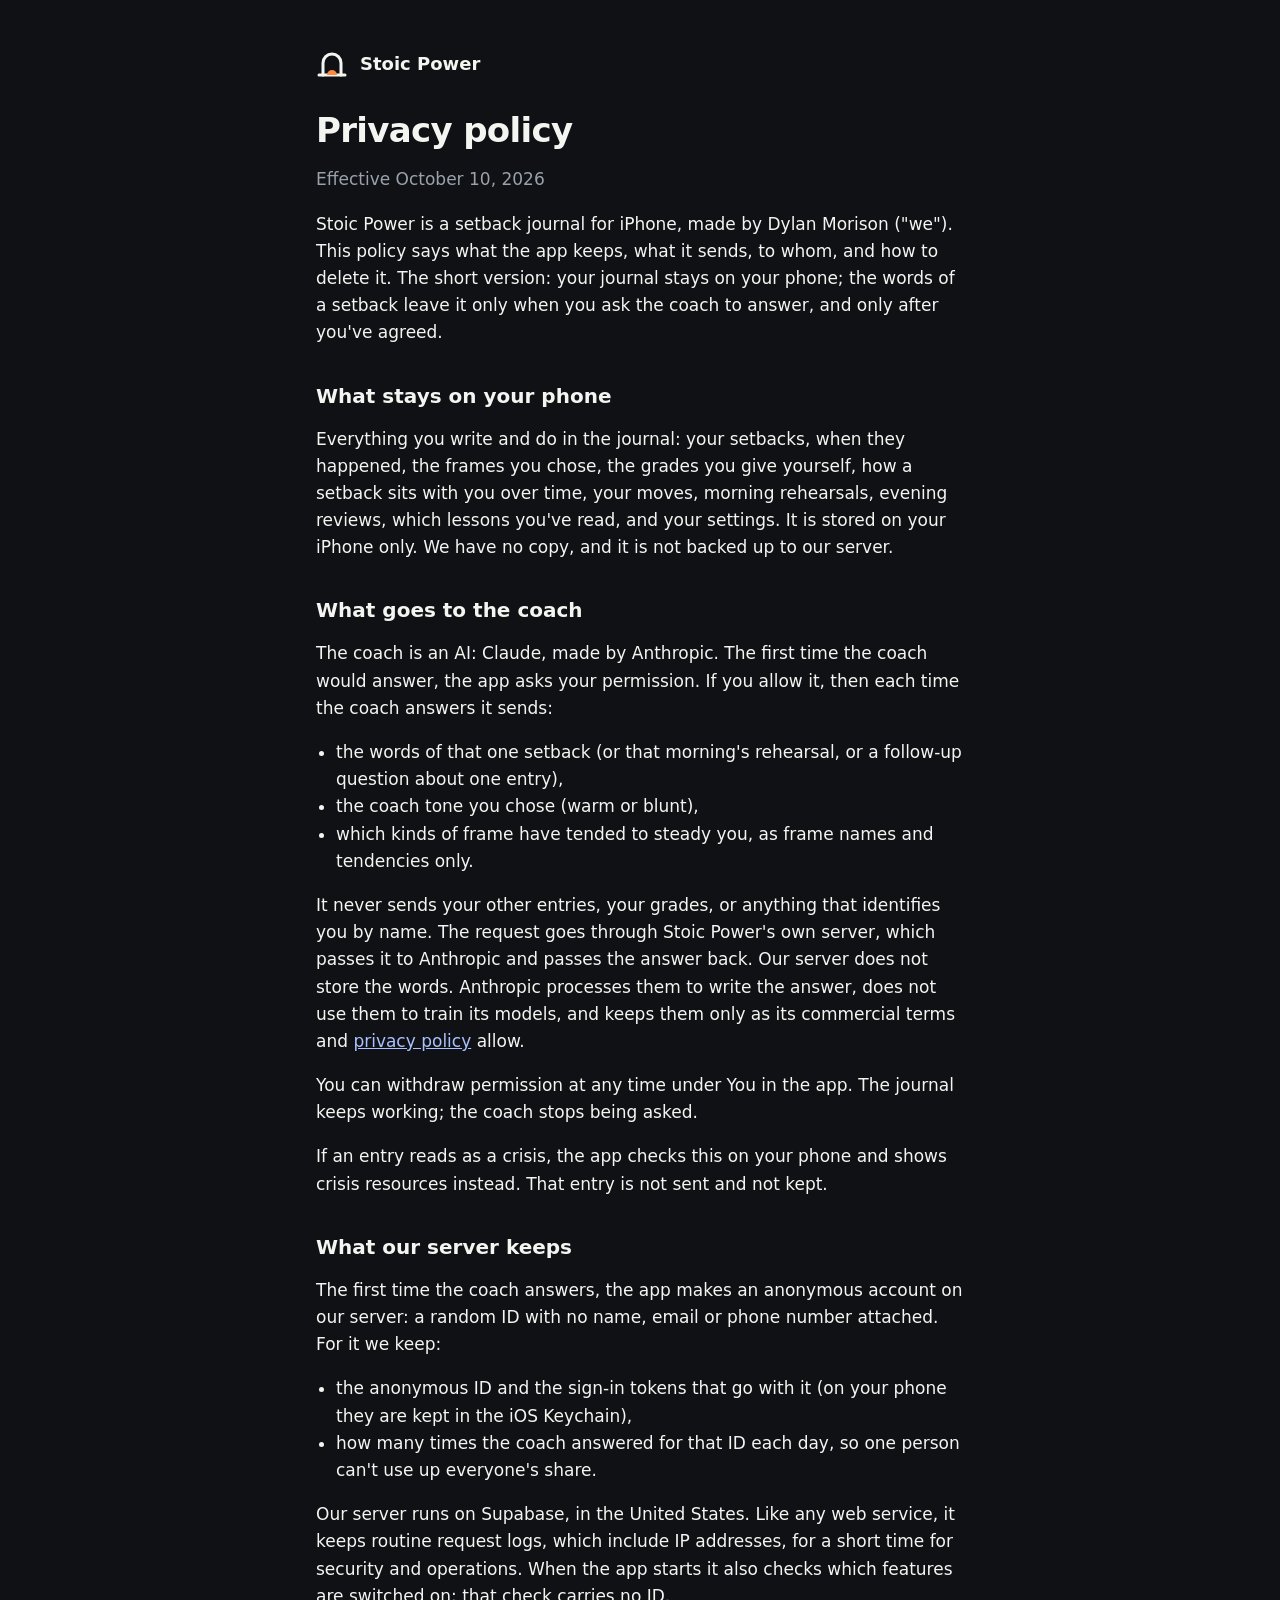
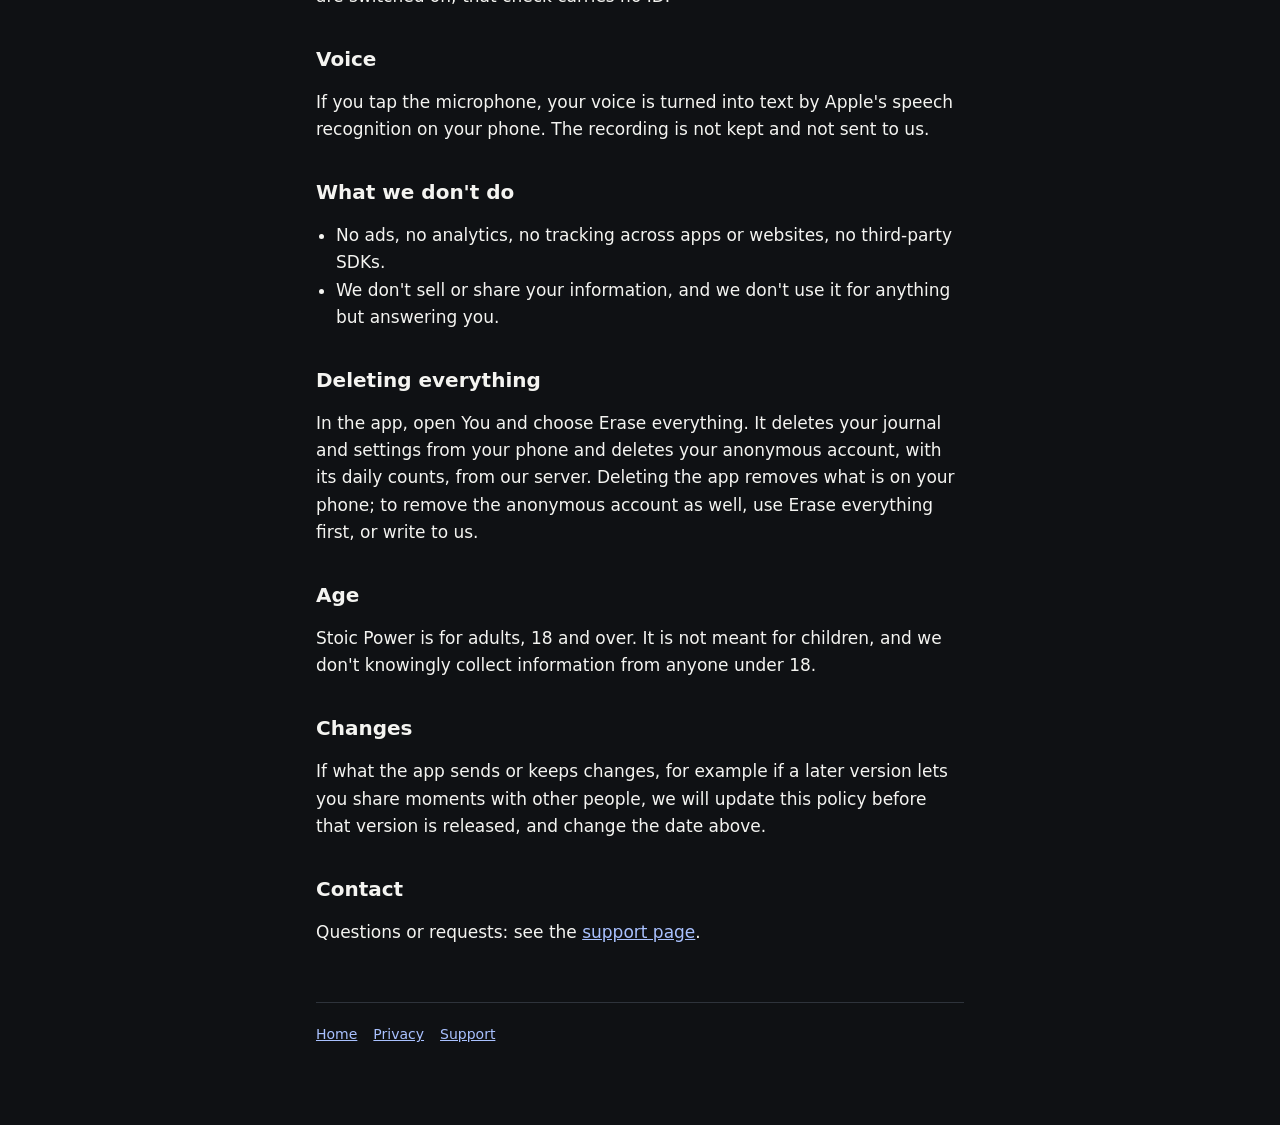
==== privacy.html @ 78a903ee "Stoic Power's home, privacy policy and support pages Co-Authored-By: Claude Opus 5.5 <noreply@anthro" ====
<!doctype html><html lang="en"><head><meta charset="utf-8"><meta name="viewport" content="width=device-width, initial-scale=1"><link rel="icon" href="mark.svg"><link rel="stylesheet" href="style.css"><title>Stoic Power privacy policy</title></head><body><main><header><img src="mark.svg" width="32" height="32" alt=""><a href="./">Stoic Power</a></header>
<h1>Privacy policy</h1>
<p class="muted">Effective October 10, 2026</p>
<p>Stoic Power is a setback journal for iPhone, made by Dylan Morison ("we"). This policy says what the app keeps, what it sends, to whom, and how to delete it. The short version: your journal stays on your phone; the words of a setback leave it only when you ask the coach to answer, and only after you've agreed.</p>

<h2>What stays on your phone</h2>
<p>Everything you write and do in the journal: your setbacks, when they happened, the frames you chose, the grades you give yourself, how a setback sits with you over time, your moves, morning rehearsals, evening reviews, which lessons you've read, and your settings. It is stored on your iPhone only. We have no copy, and it is not backed up to our server.</p>

<h2>What goes to the coach</h2>
<p>The coach is an AI: Claude, made by Anthropic. The first time the coach would answer, the app asks your permission. If you allow it, then each time the coach answers it sends:</p>
<ul>
<li>the words of that one setback (or that morning's rehearsal, or a follow-up question about one entry),</li>
<li>the coach tone you chose (warm or blunt),</li>
<li>which kinds of frame have tended to steady you, as frame names and tendencies only.</li>
</ul>
<p>It never sends your other entries, your grades, or anything that identifies you by name. The request goes through Stoic Power's own server, which passes it to Anthropic and passes the answer back. Our server does not store the words. Anthropic processes them to write the answer, does not use them to train its models, and keeps them only as its commercial terms and <a href="https://www.anthropic.com/legal/privacy">privacy policy</a> allow.</p>
<p>You can withdraw permission at any time under You in the app. The journal keeps working; the coach stops being asked.</p>
<p>If an entry reads as a crisis, the app checks this on your phone and shows crisis resources instead. That entry is not sent and not kept.</p>

<h2>What our server keeps</h2>
<p>The first time the coach answers, the app makes an anonymous account on our server: a random ID with no name, email or phone number attached. For it we keep:</p>
<ul>
<li>the anonymous ID and the sign-in tokens that go with it (on your phone they are kept in the iOS Keychain),</li>
<li>how many times the coach answered for that ID each day, so one person can't use up everyone's share.</li>
</ul>
<p>Our server runs on Supabase, in the United States. Like any web service, it keeps routine request logs, which include IP addresses, for a short time for security and operations. When the app starts it also checks which features are switched on; that check carries no ID.</p>

<h2>Voice</h2>
<p>If you tap the microphone, your voice is turned into text by Apple's speech recognition on your phone. The recording is not kept and not sent to us.</p>

<h2>What we don't do</h2>
<ul>
<li>No ads, no analytics, no tracking across apps or websites, no third-party SDKs.</li>
<li>We don't sell or share your information, and we don't use it for anything but answering you.</li>
</ul>

<h2>Deleting everything</h2>
<p>In the app, open You and choose Erase everything. It deletes your journal and settings from your phone and deletes your anonymous account, with its daily counts, from our server. Deleting the app removes what is on your phone; to remove the anonymous account as well, use Erase everything first, or write to us.</p>

<h2>Age</h2>
<p>Stoic Power is for adults, 18 and over. It is not meant for children, and we don't knowingly collect information from anyone under 18.</p>

<h2>Changes</h2>
<p>If what the app sends or keeps changes, for example if a later version lets you share moments with other people, we will update this policy before that version is released, and change the date above.</p>

<h2>Contact</h2>
<p>Questions or requests: see the <a href="support.html">support page</a>.</p>
<footer><a href="./">Home</a><a href="privacy.html">Privacy</a><a href="support.html">Support</a></footer></main></body></html>
---- style.css ----
:root { --bg: #0F1114; --surface: #191C21; --line: #2E333B; --text: #F4F4F1; --muted: #9AA1AC; --steel-text: #A9C1FF; --ember: #FF8A3D; }
* { box-sizing: border-box; }
html { background: var(--bg); color-scheme: dark; }
body { margin: 0; background: var(--bg); color: var(--text); font: 17px/1.6 system-ui, -apple-system, "Segoe UI", sans-serif; }
main { max-width: 680px; margin: 0 auto; padding: 48px 16px 80px; }
header { display: flex; align-items: center; gap: 12px; margin-bottom: 32px; }
header a { color: var(--text); text-decoration: none; font-weight: 600; font-size: 18px; }
h1 { font-size: 34px; line-height: 1.1; letter-spacing: -0.02em; margin: 0 0 8px; }
h2 { font-size: 20px; line-height: 1.3; margin: 36px 0 8px; }
p, li { color: var(--text); }
.muted { color: var(--muted); }
a { color: var(--steel-text); }
ul { padding-left: 20px; }
.card { background: var(--surface); border: 1px solid var(--line); border-radius: 22px; padding: 20px; margin: 24px 0; }
footer { margin-top: 56px; padding-top: 20px; border-top: 1px solid var(--line); color: var(--muted); font-size: 14px; }
footer a { margin-right: 16px; }
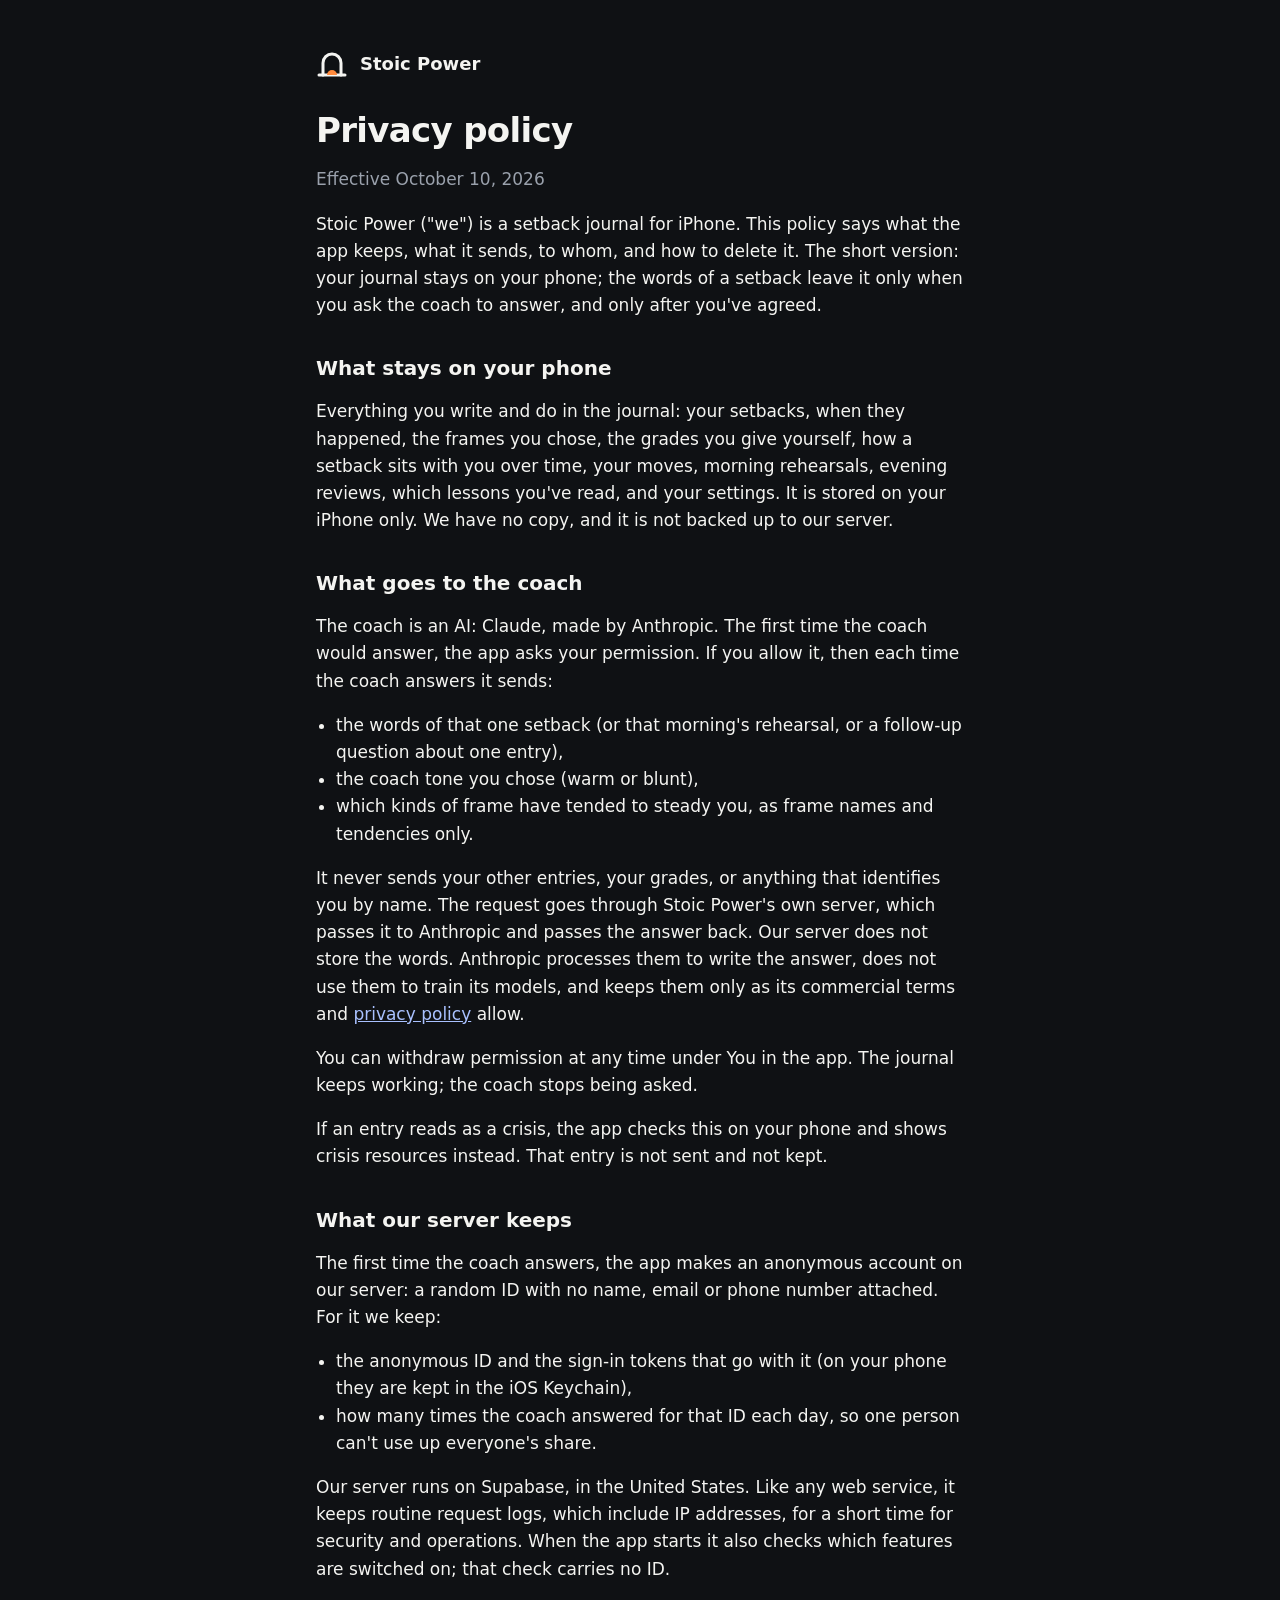
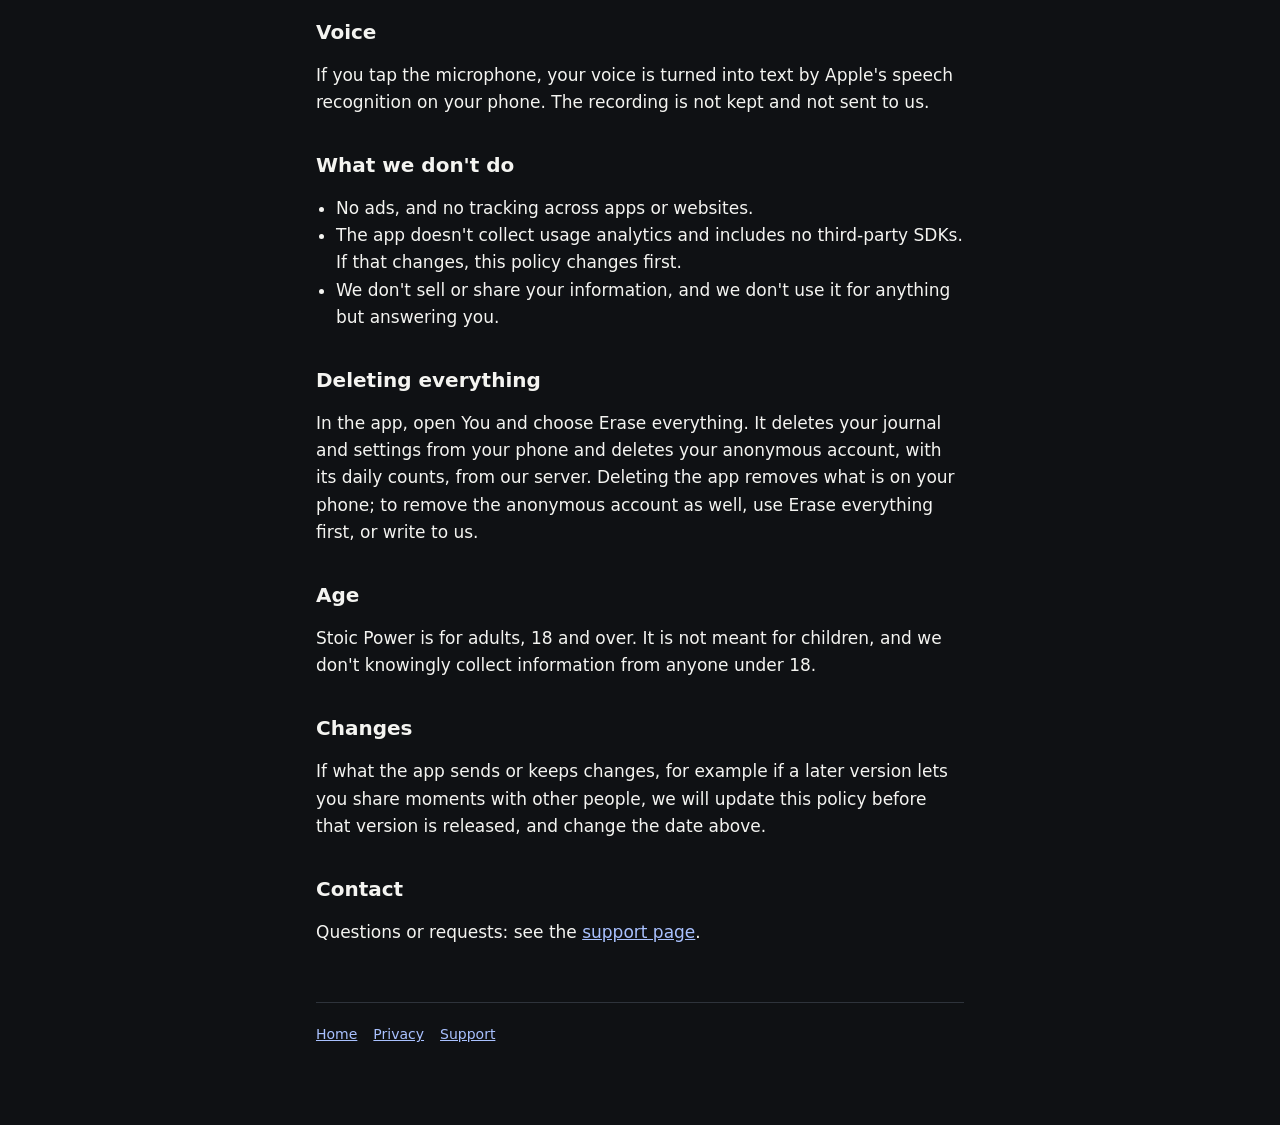
==== commit 0a51527a: "Not free on the home page; the policy names the app, not its maker; analytics worded for today Co-Au" ====
--- a/privacy.html
+++ b/privacy.html
@@ -1,7 +1,7 @@
 <!doctype html><html lang="en"><head><meta charset="utf-8"><meta name="viewport" content="width=device-width, initial-scale=1"><link rel="icon" href="mark.svg"><link rel="stylesheet" href="style.css"><title>Stoic Power privacy policy</title></head><body><main><header><img src="mark.svg" width="32" height="32" alt=""><a href="./">Stoic Power</a></header>
 <h1>Privacy policy</h1>
 <p class="muted">Effective October 10, 2026</p>
-<p>Stoic Power is a setback journal for iPhone, made by Dylan Morison ("we"). This policy says what the app keeps, what it sends, to whom, and how to delete it. The short version: your journal stays on your phone; the words of a setback leave it only when you ask the coach to answer, and only after you've agreed.</p>
+<p>Stoic Power ("we") is a setback journal for iPhone. This policy says what the app keeps, what it sends, to whom, and how to delete it. The short version: your journal stays on your phone; the words of a setback leave it only when you ask the coach to answer, and only after you've agreed.</p>
 
 <h2>What stays on your phone</h2>
 <p>Everything you write and do in the journal: your setbacks, when they happened, the frames you chose, the grades you give yourself, how a setback sits with you over time, your moves, morning rehearsals, evening reviews, which lessons you've read, and your settings. It is stored on your iPhone only. We have no copy, and it is not backed up to our server.</p>
@@ -30,7 +30,8 @@
 
 <h2>What we don't do</h2>
 <ul>
-<li>No ads, no analytics, no tracking across apps or websites, no third-party SDKs.</li>
+<li>No ads, and no tracking across apps or websites.</li>
+<li>The app doesn't collect usage analytics and includes no third-party SDKs. If that changes, this policy changes first.</li>
 <li>We don't sell or share your information, and we don't use it for anything but answering you.</li>
 </ul>
 
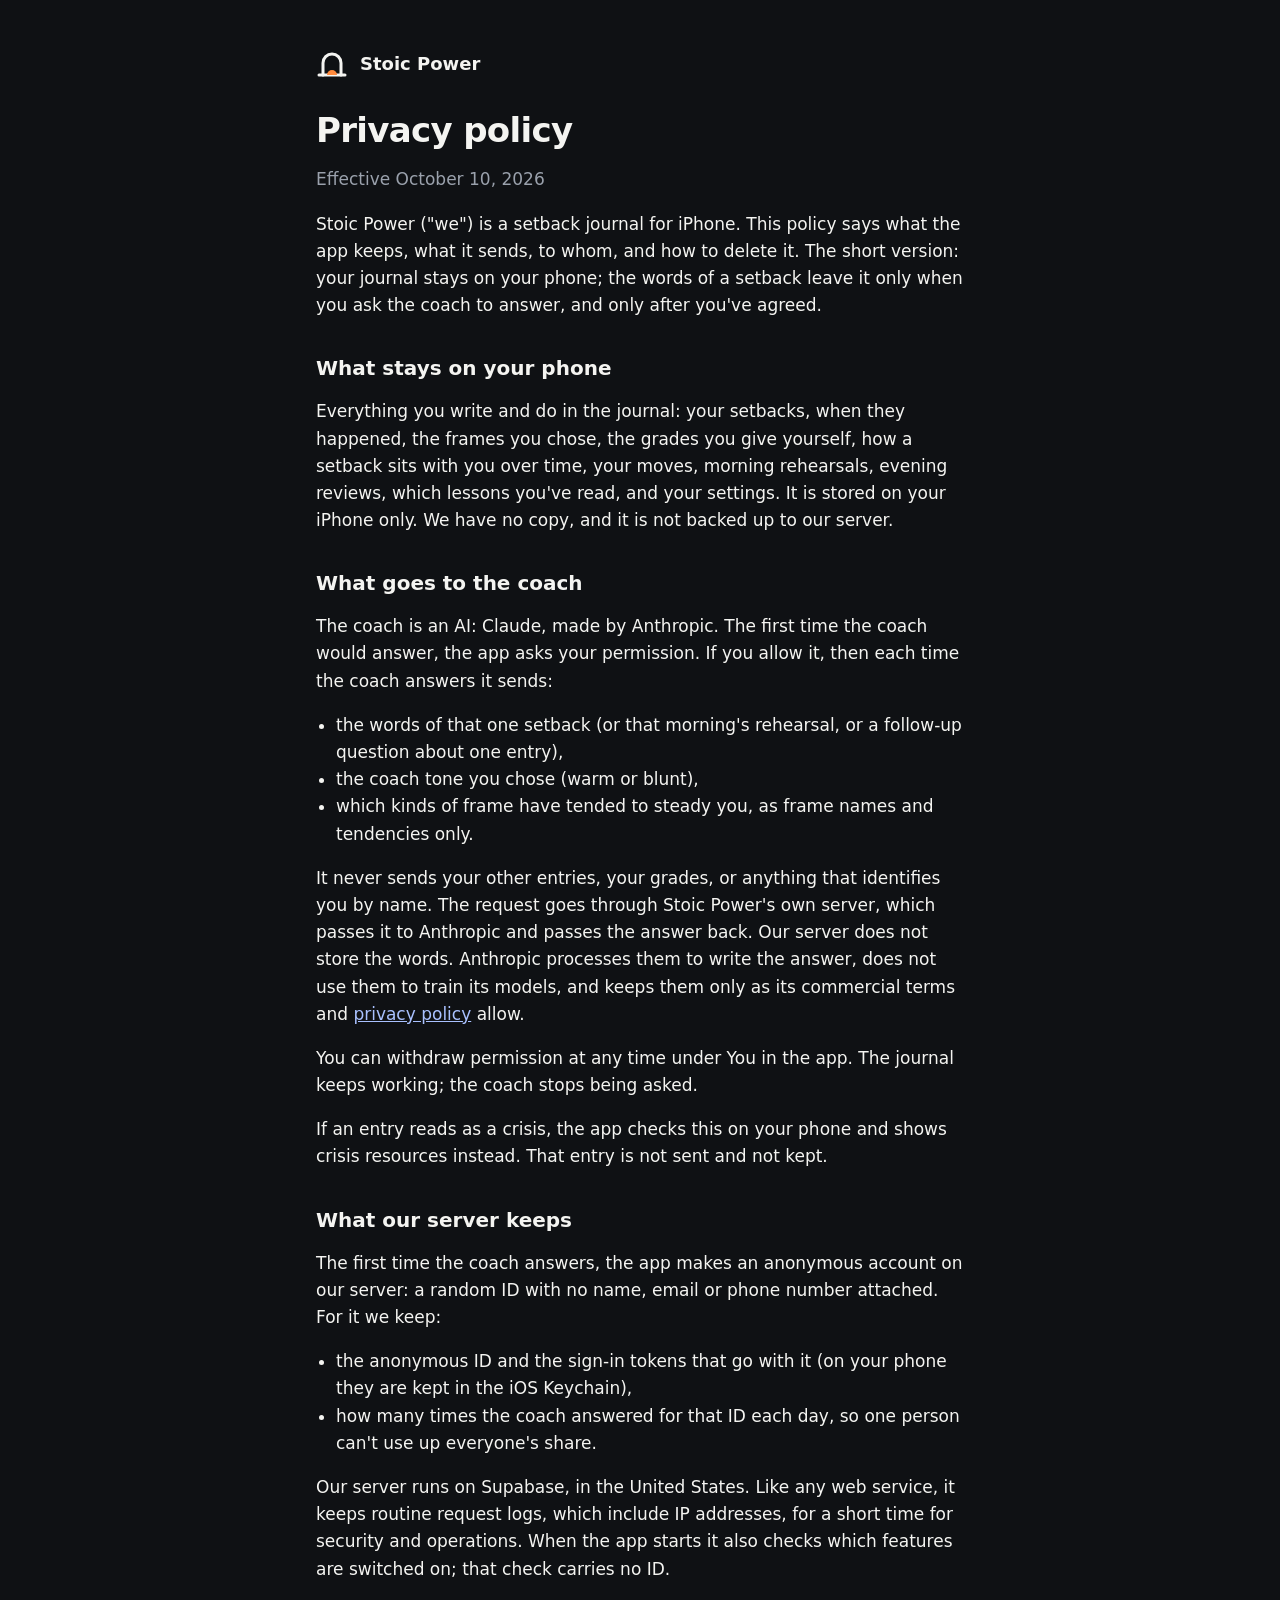
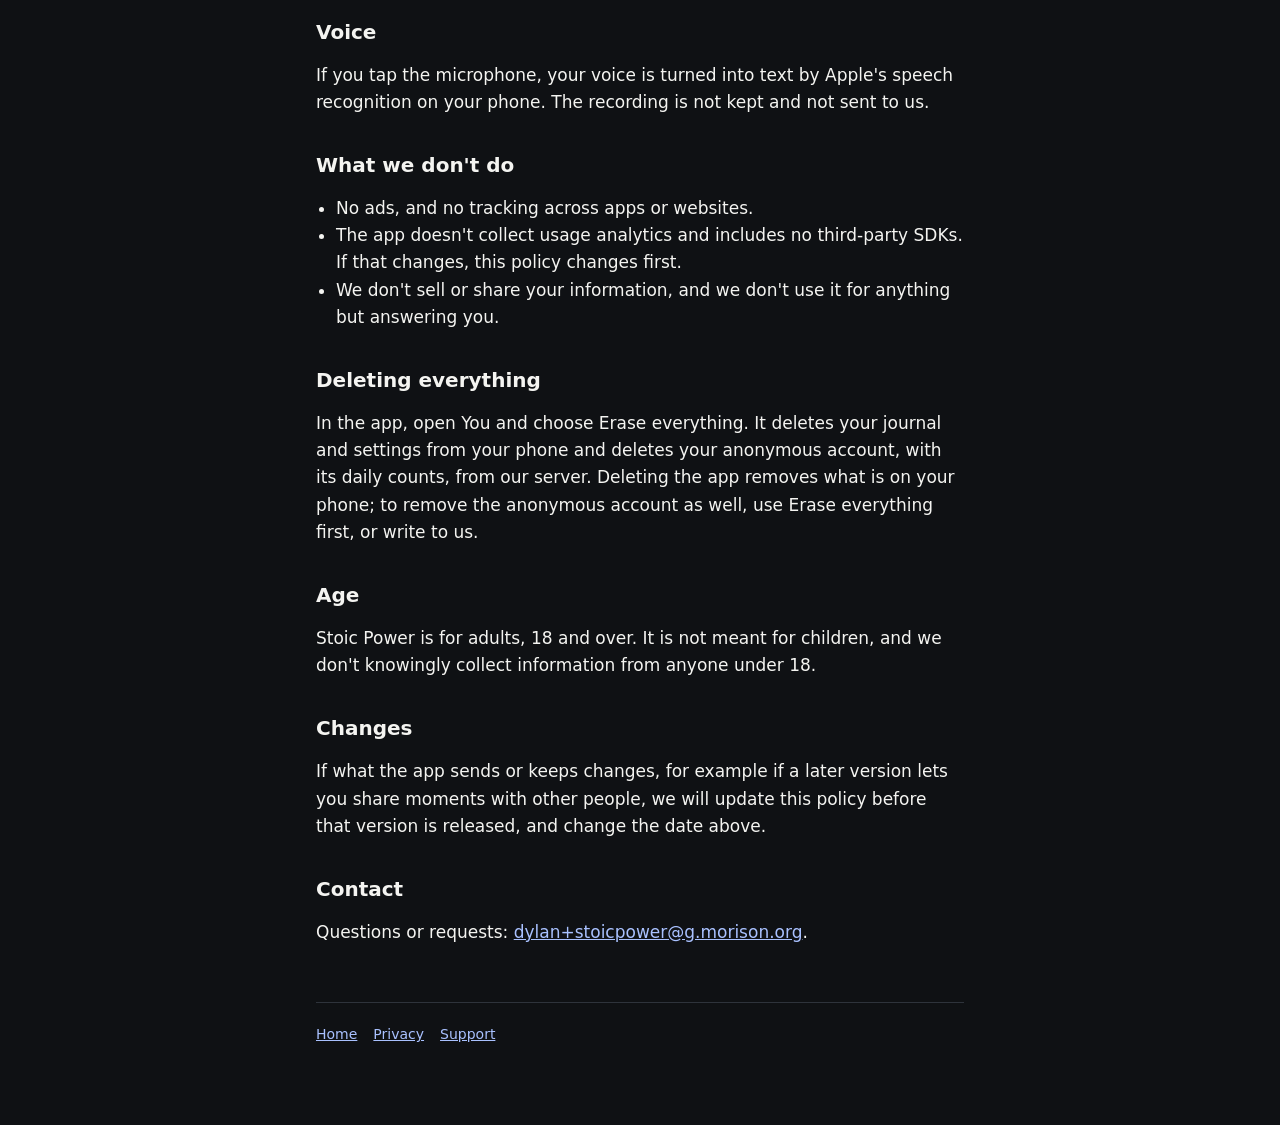
==== commit 84e25482: "The support address" ====
--- a/privacy.html
+++ b/privacy.html
@@ -45,5 +45,5 @@
 <p>If what the app sends or keeps changes, for example if a later version lets you share moments with other people, we will update this policy before that version is released, and change the date above.</p>
 
 <h2>Contact</h2>
-<p>Questions or requests: see the <a href="support.html">support page</a>.</p>
+<p>Questions or requests: <a href="mailto:dylan+stoicpower@g.morison.org">dylan+stoicpower@g.morison.org</a>.</p>
 <footer><a href="./">Home</a><a href="privacy.html">Privacy</a><a href="support.html">Support</a></footer></main></body></html>
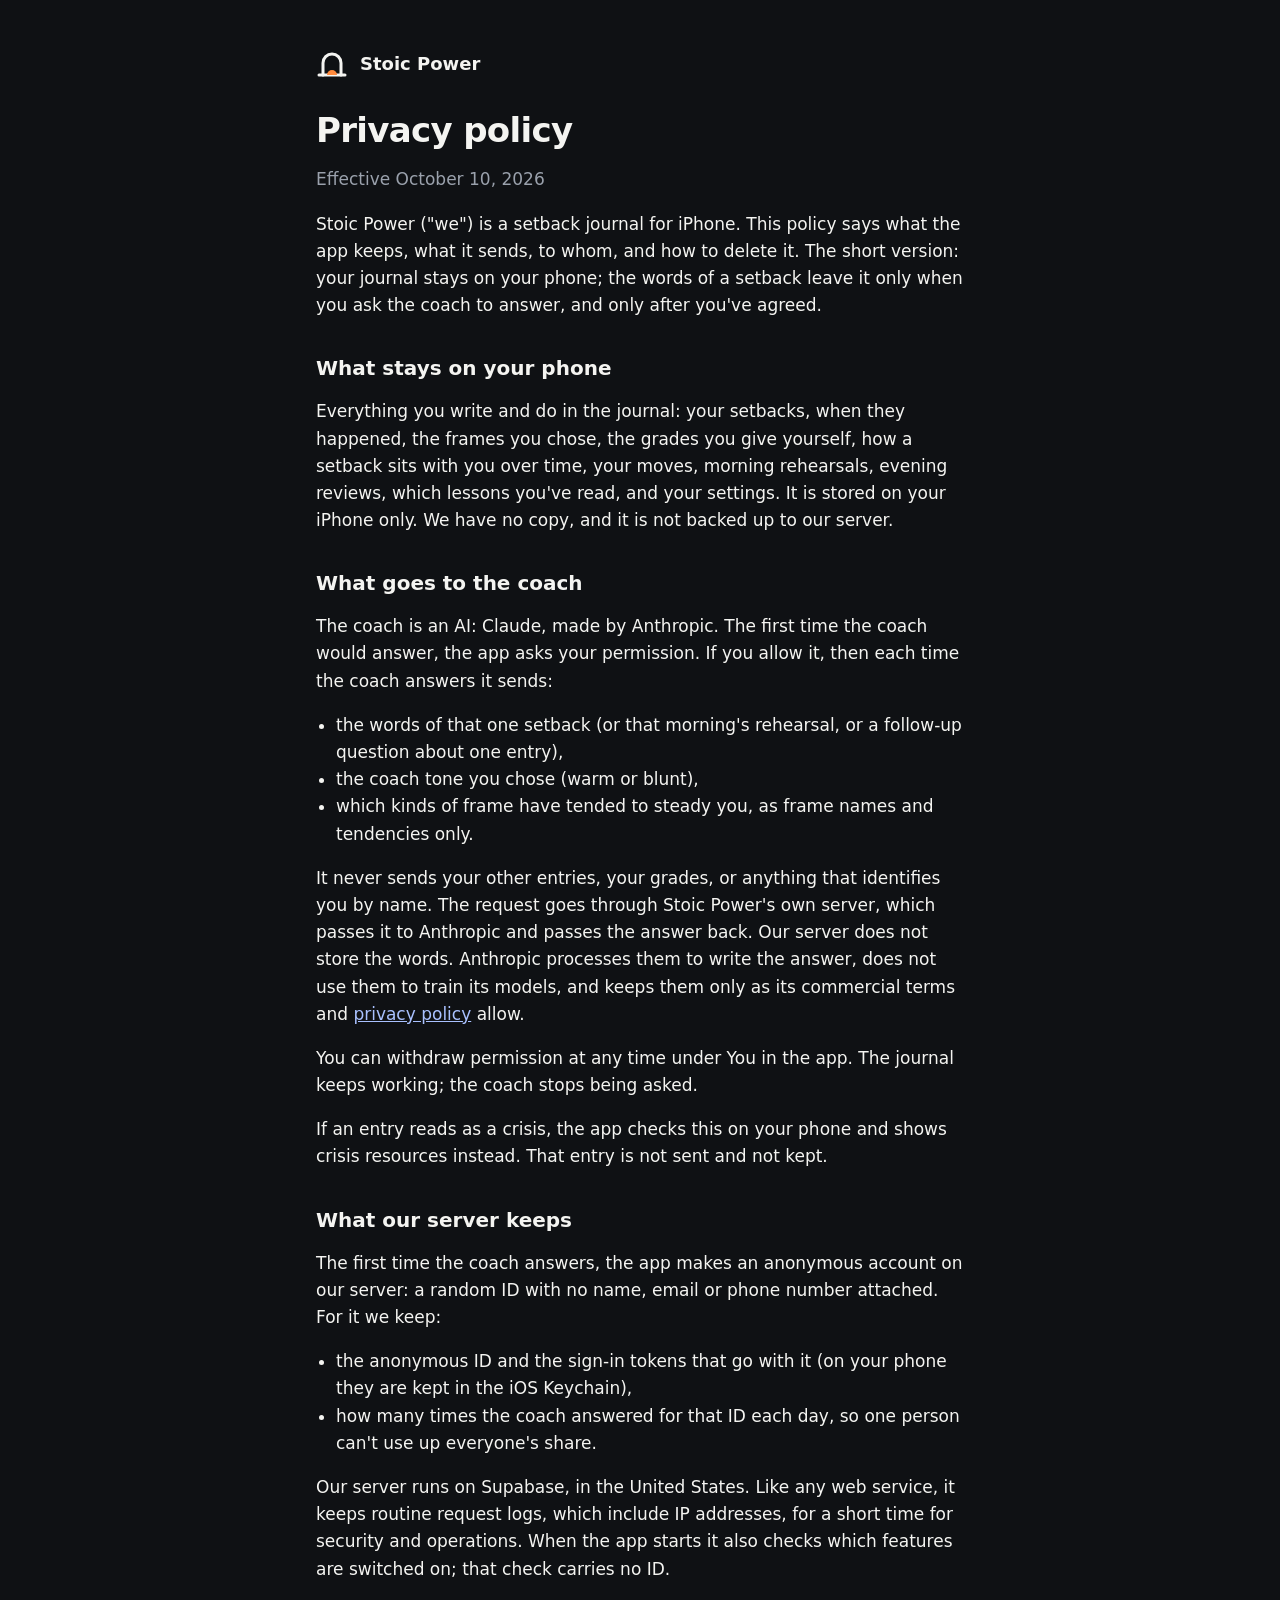
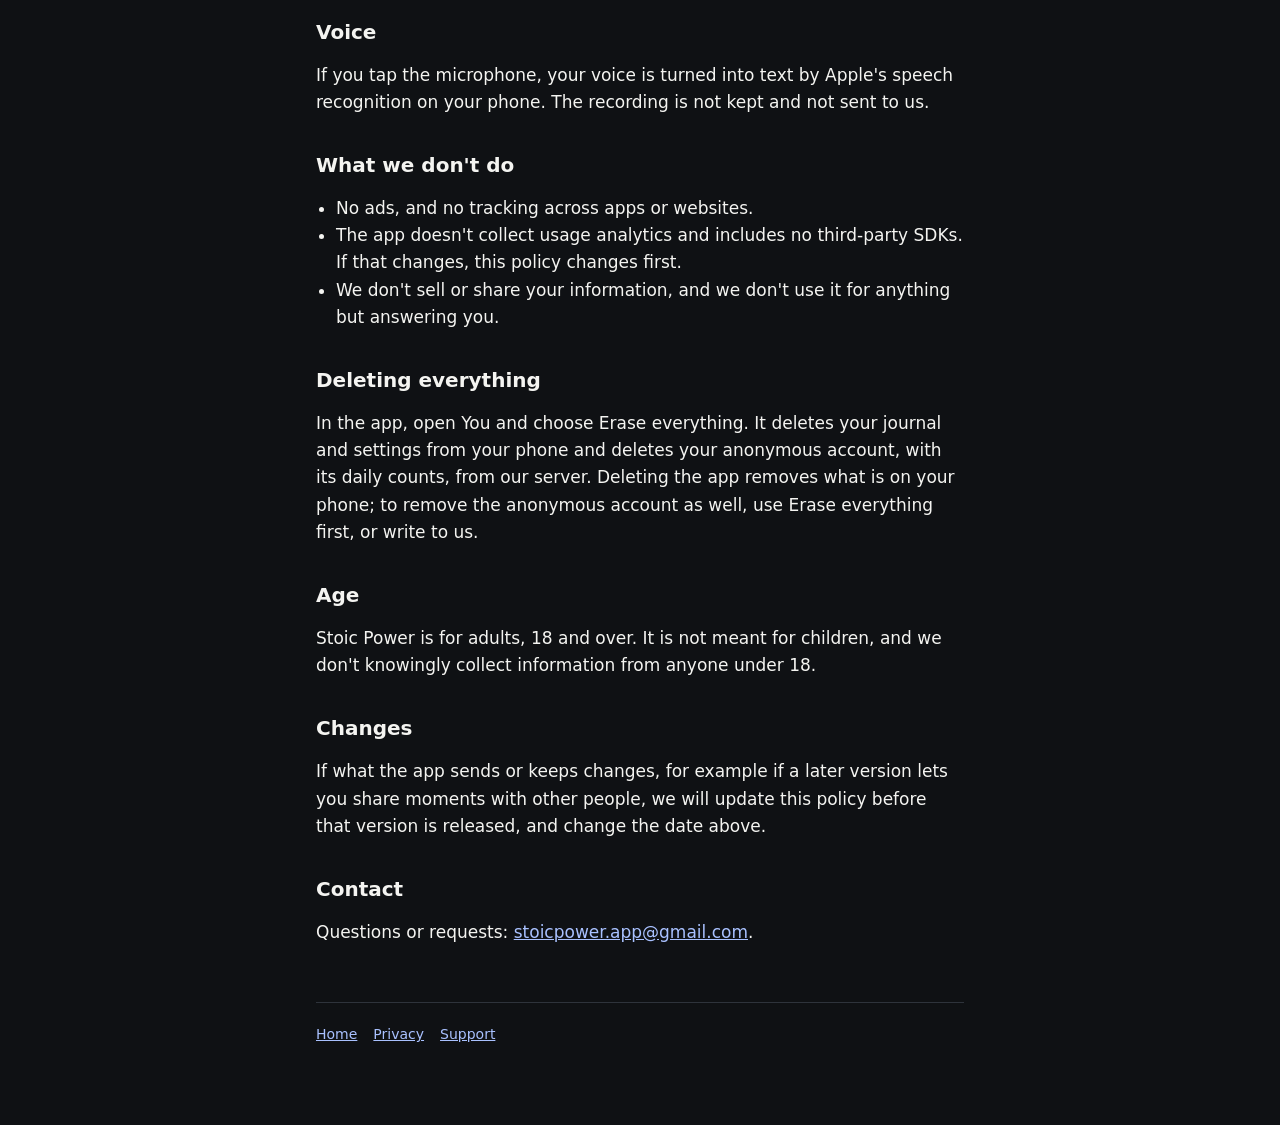
==== commit cc31aee5: "The support address is Stoic Power's own" ====
--- a/privacy.html
+++ b/privacy.html
@@ -45,5 +45,5 @@
 <p>If what the app sends or keeps changes, for example if a later version lets you share moments with other people, we will update this policy before that version is released, and change the date above.</p>
 
 <h2>Contact</h2>
-<p>Questions or requests: <a href="mailto:dylan+stoicpower@g.morison.org">dylan+stoicpower@g.morison.org</a>.</p>
+<p>Questions or requests: <a href="mailto:stoicpower.app@gmail.com">stoicpower.app@gmail.com</a>.</p>
 <footer><a href="./">Home</a><a href="privacy.html">Privacy</a><a href="support.html">Support</a></footer></main></body></html>
